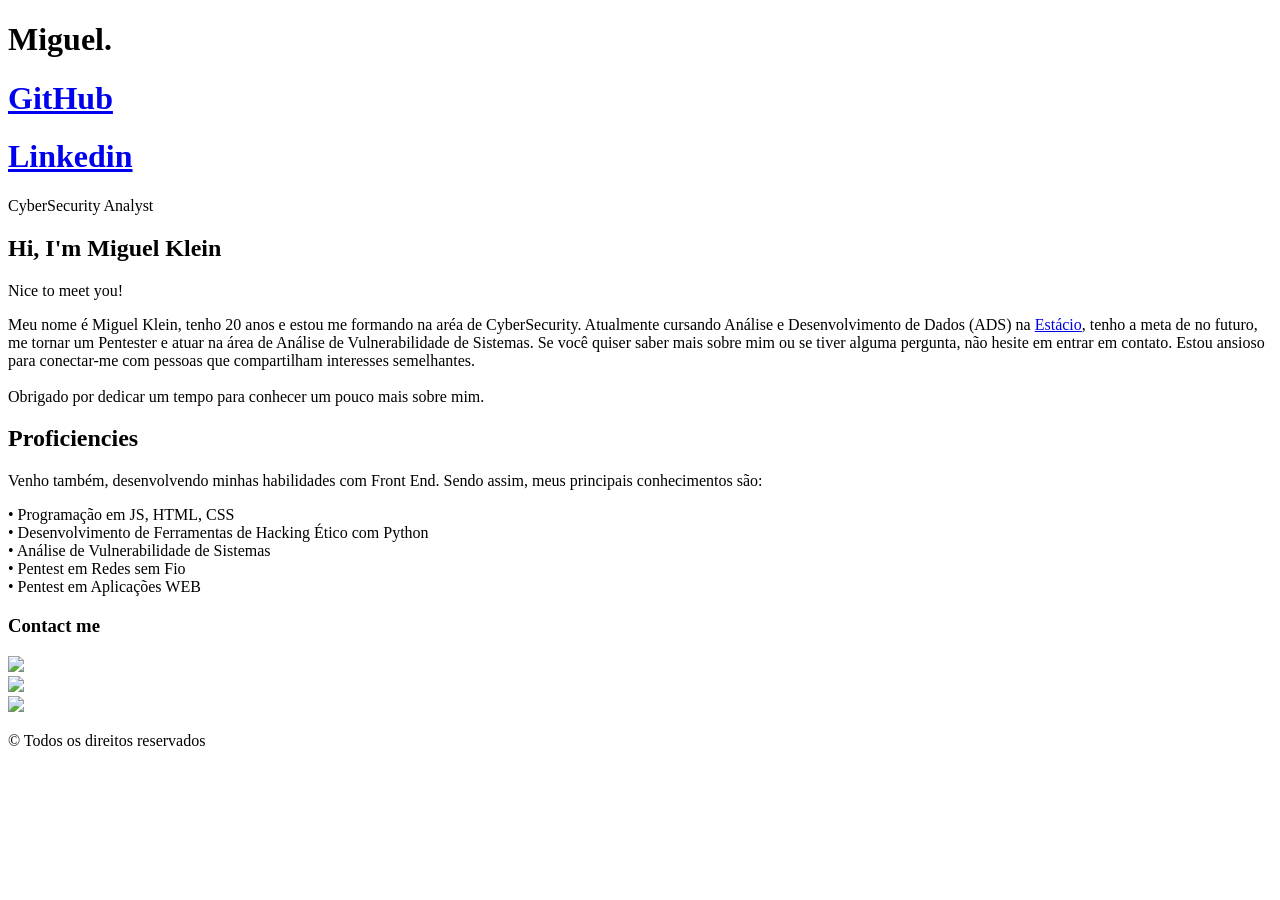
==== index.html @ 9cba58dc "Update index.html" ====
<!DOCTYPE html>
<html lang="pt-br">

    <head>
        <title>Miguel K. PortFolio</title>
        <link rel="stylesheet" href="style.css" type="text/css">
    </head>

    <body>


        <div id="backgroundtop">

            <header>
                <h1><span>M</span>iguel.</h1>
    
                <div class="navegadores">
    
                    <div id="portfolio">
                        <a href="https://github.com/IcarusMK" id="portfolio">
                            <h1>GitHub</h1>
                        </a>
                    </div>
    
                    <div id="linkedin">
                        <a href="https://www.linkedin.com/in/miguel-klein-21323a296/" id="linkedin">
                            <h1>Linkedin</h1>
                        </a>
                    </div>
    
                </div>
            </header>
    
            <section id="Apresentaçao">
                <p>CyberSecurity Analyst</p>
                <h1>Hi, I'm <span>Miguel Klein</span></h1>
                <p>Nice to meet you!</p>

            </section>

            <section id="Sobre">
                <p>Meu nome é Miguel Klein, tenho 20 anos e estou me formando na aréa de <span>CyberSecurity</span>. 
                Atualmente cursando Análise e Desenvolvimento de Dados (ADS) na 
                <a href="https://estacio.br/inscricao?gclid=Cj0KCQjw1aOpBhCOARIsACXYv-dTWzu7kHog_LoAJ1kPy9YUh4LA1WNx5Ah6hMFkbUl-NUJNz704goMaAkeHEALw_wcB&gclsrc=aw.ds">Estácio</a>,
                tenho a meta de no futuro, me tornar um <span>Pentester</span> e atuar na área de Análise de Vulnerabilidade de Sistemas.  Se você quiser saber mais sobre mim ou se tiver 
                alguma pergunta, não hesite em entrar em contato. Estou ansioso para conectar-me com pessoas que compartilham interesses semelhantes.

                <br><br>Obrigado por dedicar um tempo para conhecer um pouco mais sobre mim.
                
                </p>
            </section>

        </div>

        <div id="backgroundmiddle">
            <h2>Proficiencies</h2>

        </div>

        <div id="Serviços">
            <div id="CabeçalhoServiços">
                <p>Venho também, desenvolvendo minhas habilidades com <span>Front End</span>. Sendo assim, meus principais conhecimentos são:</p>
            </div>
            <p>• Programação em JS, HTML, CSS <br> • Desenvolvimento de Ferramentas de Hacking Ético com Python<br>
            • Análise de Vulnerabilidade de Sistemas<br> • Pentest em Redes sem Fio<br> • Pentest em Aplicações WEB</p>
        </div>
        

        <div class="backgroundbottom">

            <div id="backgroundbottom">
                <h3>Contact me</h3>
            </div>

            <div class="icons">

                <div id="whatsapp">
                    <a href="https://wa.me/5522999372719">
                        <img src="fotos/whatsapp.png">
                    </a>
                </div>

                <div id="instagram">
                    <a href="https://www.instagram.com/rxluv.miguel/">
                        <img src="fotos/instagram.png">
                    </a>
                </div>

                <div id="email">
                    <a href="https://account.microsoft.com/profile/">
                        <img src="fotos/email.png">
                    </a>
                </div>

            </div> 
            

        </div>

        <footer>
            <p>©️ Todos os direitos reservados</p>
        </footer>
        
    </body>


</html>
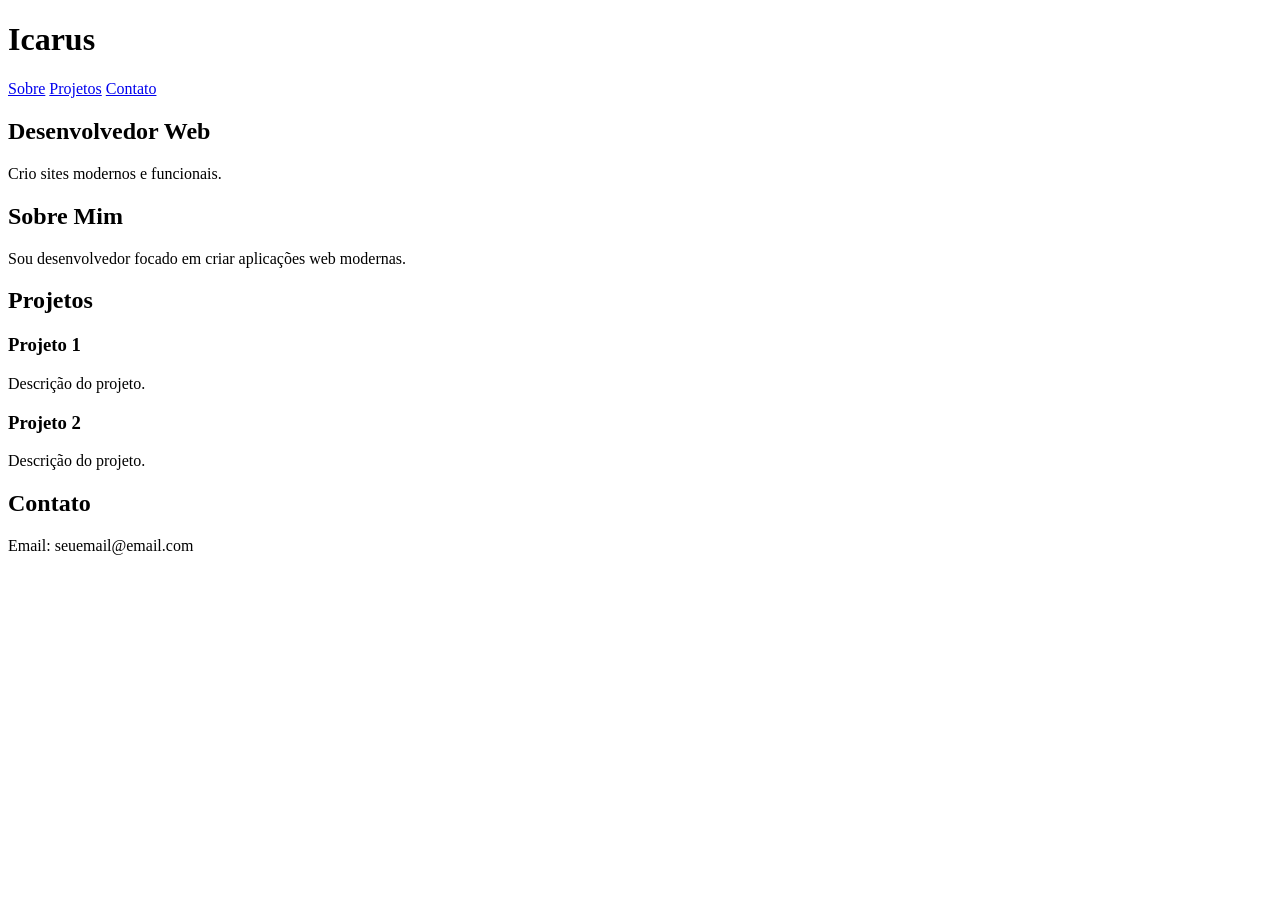
==== commit ad7555e4: "Update index.html" ====
--- a/index.html
+++ b/index.html
@@ -1,107 +1,61 @@
 <!DOCTYPE html>
 <html lang="pt-br">
+<head>
+<meta charset="UTF-8">
+<meta name="viewport" content="width=device-width, initial-scale=1.0">
 
-    <head>
-        <title>Miguel K. PortFolio</title>
-        <link rel="stylesheet" href="style.css" type="text/css">
-    </head>
+<title>Portfólio | Icarus</title>
 
-    <body>
+<link rel="stylesheet" href="style.css">
 
+<link href="https://fonts.googleapis.com/css2?family=Poppins:wght@300;400;600&display=swap" rel="stylesheet">
 
-        <div id="backgroundtop">
+</head>
 
-            <header>
-                <h1><span>M</span>iguel.</h1>
-    
-                <div class="navegadores">
-    
-                    <div id="portfolio">
-                        <a href="https://github.com/IcarusMK" id="portfolio">
-                            <h1>GitHub</h1>
-                        </a>
-                    </div>
-    
-                    <div id="linkedin">
-                        <a href="https://www.linkedin.com/in/miguel-klein-21323a296/" id="linkedin">
-                            <h1>Linkedin</h1>
-                        </a>
-                    </div>
-    
-                </div>
-            </header>
-    
-            <section id="Apresentaçao">
-                <p>CyberSecurity Analyst</p>
-                <h1>Hi, I'm <span>Miguel Klein</span></h1>
-                <p>Nice to meet you!</p>
+<body>
 
-            </section>
+<header>
+    <h1>Icarus</h1>
+    <nav>
+        <a href="#sobre">Sobre</a>
+        <a href="#projetos">Projetos</a>
+        <a href="#contato">Contato</a>
+    </nav>
+</header>
 
-            <section id="Sobre">
-                <p>Meu nome é Miguel Klein, tenho 20 anos e estou me formando na aréa de <span>CyberSecurity</span>. 
-                Atualmente cursando Análise e Desenvolvimento de Dados (ADS) na 
-                <a href="https://estacio.br/inscricao?gclid=Cj0KCQjw1aOpBhCOARIsACXYv-dTWzu7kHog_LoAJ1kPy9YUh4LA1WNx5Ah6hMFkbUl-NUJNz704goMaAkeHEALw_wcB&gclsrc=aw.ds">Estácio</a>,
-                tenho a meta de no futuro, me tornar um <span>Pentester</span> e atuar na área de Análise de Vulnerabilidade de Sistemas.  Se você quiser saber mais sobre mim ou se tiver 
-                alguma pergunta, não hesite em entrar em contato. Estou ansioso para conectar-me com pessoas que compartilham interesses semelhantes.
+<section class="hero">
+    <h2>Desenvolvedor Web</h2>
+    <p>Crio sites modernos e funcionais.</p>
+</section>
 
-                <br><br>Obrigado por dedicar um tempo para conhecer um pouco mais sobre mim.
-                
-                </p>
-            </section>
+<section id="sobre">
+    <h2>Sobre Mim</h2>
+    <p>Sou desenvolvedor focado em criar aplicações web modernas.</p>
+</section>
 
+<section id="projetos">
+    <h2>Projetos</h2>
+
+    <div class="cards">
+
+        <div class="card">
+            <h3>Projeto 1</h3>
+            <p>Descrição do projeto.</p>
         </div>
 
-        <div id="backgroundmiddle">
-            <h2>Proficiencies</h2>
-
+        <div class="card">
+            <h3>Projeto 2</h3>
+            <p>Descrição do projeto.</p>
         </div>
 
-        <div id="Serviços">
-            <div id="CabeçalhoServiços">
-                <p>Venho também, desenvolvendo minhas habilidades com <span>Front End</span>. Sendo assim, meus principais conhecimentos são:</p>
-            </div>
-            <p>• Programação em JS, HTML, CSS <br> • Desenvolvimento de Ferramentas de Hacking Ético com Python<br>
-            • Análise de Vulnerabilidade de Sistemas<br> • Pentest em Redes sem Fio<br> • Pentest em Aplicações WEB</p>
-        </div>
-        
+    </div>
 
-        <div class="backgroundbottom">
+</section>
 
-            <div id="backgroundbottom">
-                <h3>Contact me</h3>
-            </div>
+<section id="contato">
+    <h2>Contato</h2>
+    <p>Email: seuemail@email.com</p>
+</section>
 
-            <div class="icons">
-
-                <div id="whatsapp">
-                    <a href="https://wa.me/5522999372719">
-                        <img src="fotos/whatsapp.png">
-                    </a>
-                </div>
-
-                <div id="instagram">
-                    <a href="https://www.instagram.com/rxluv.miguel/">
-                        <img src="fotos/instagram.png">
-                    </a>
-                </div>
-
-                <div id="email">
-                    <a href="https://account.microsoft.com/profile/">
-                        <img src="fotos/email.png">
-                    </a>
-                </div>
-
-            </div> 
-            
-
-        </div>
-
-        <footer>
-            <p>©️ Todos os direitos reservados</p>
-        </footer>
-        
-    </body>
-
-
+</body>
 </html>
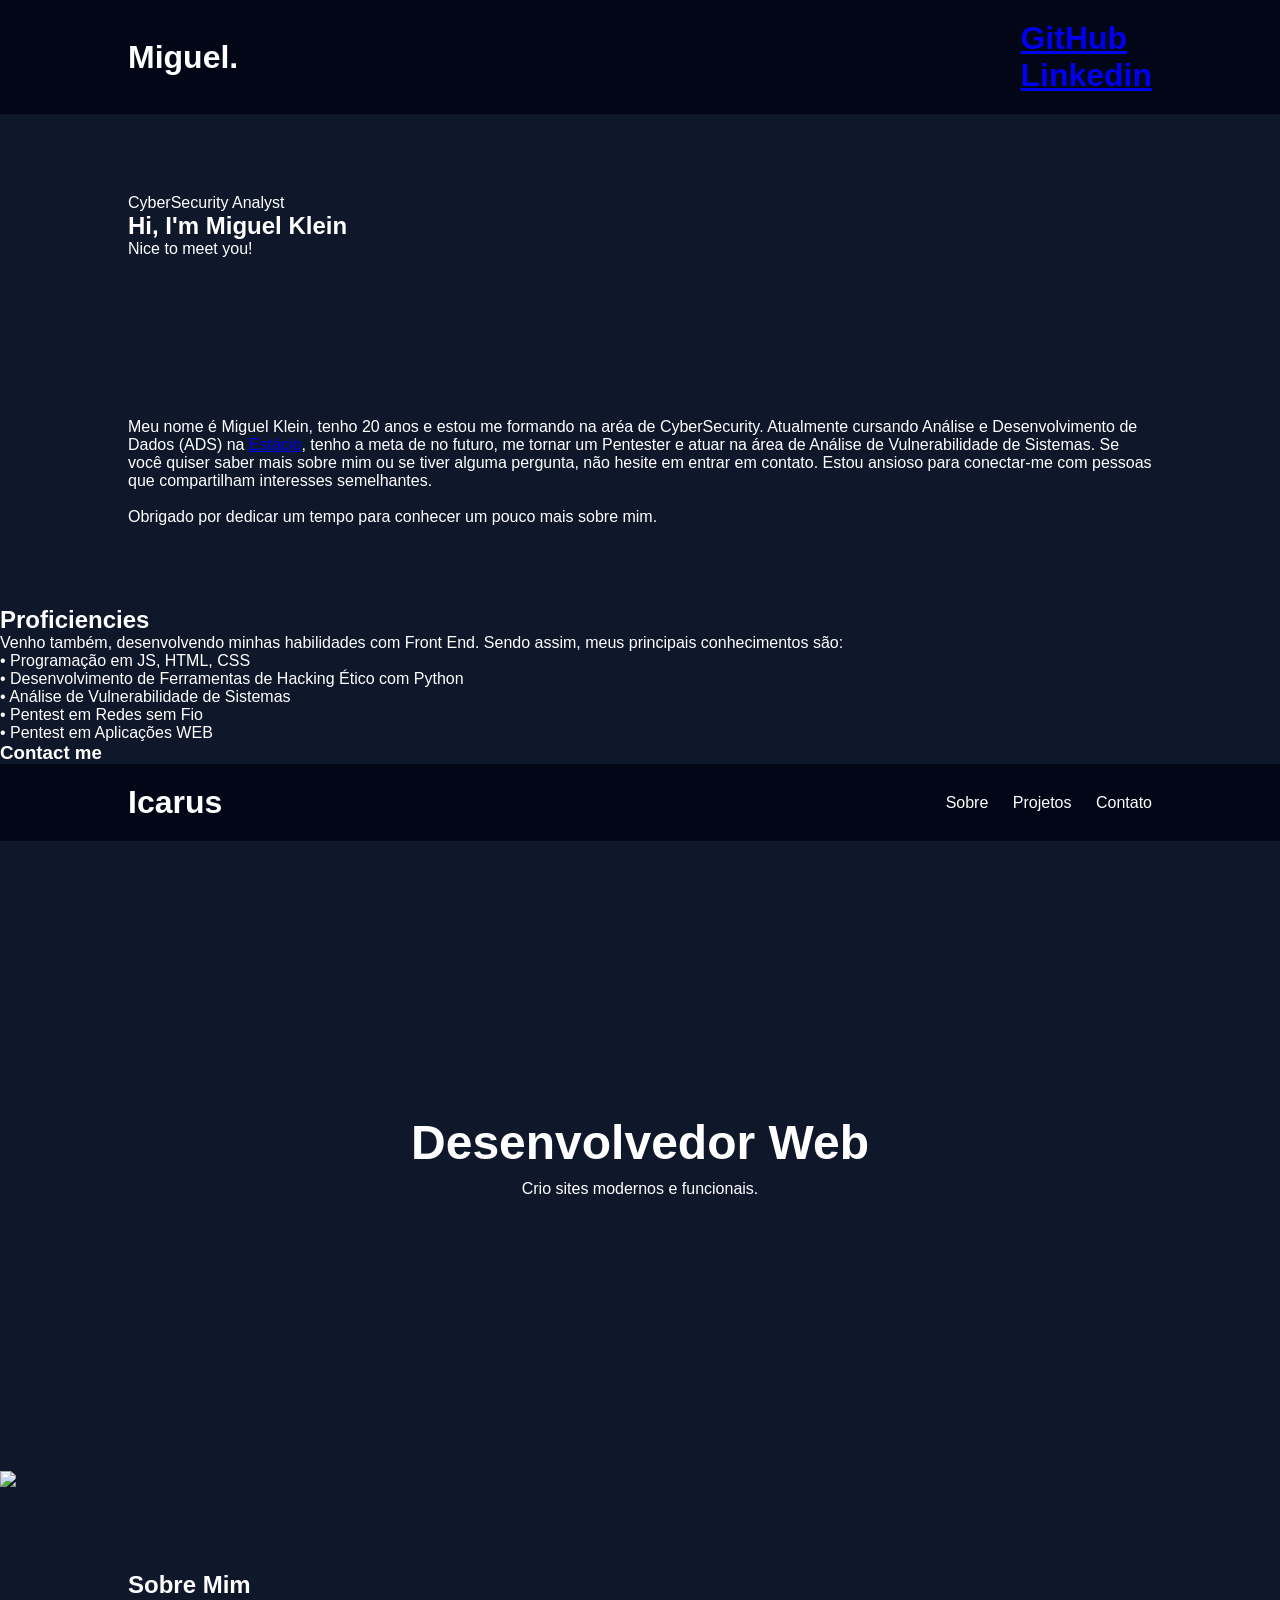
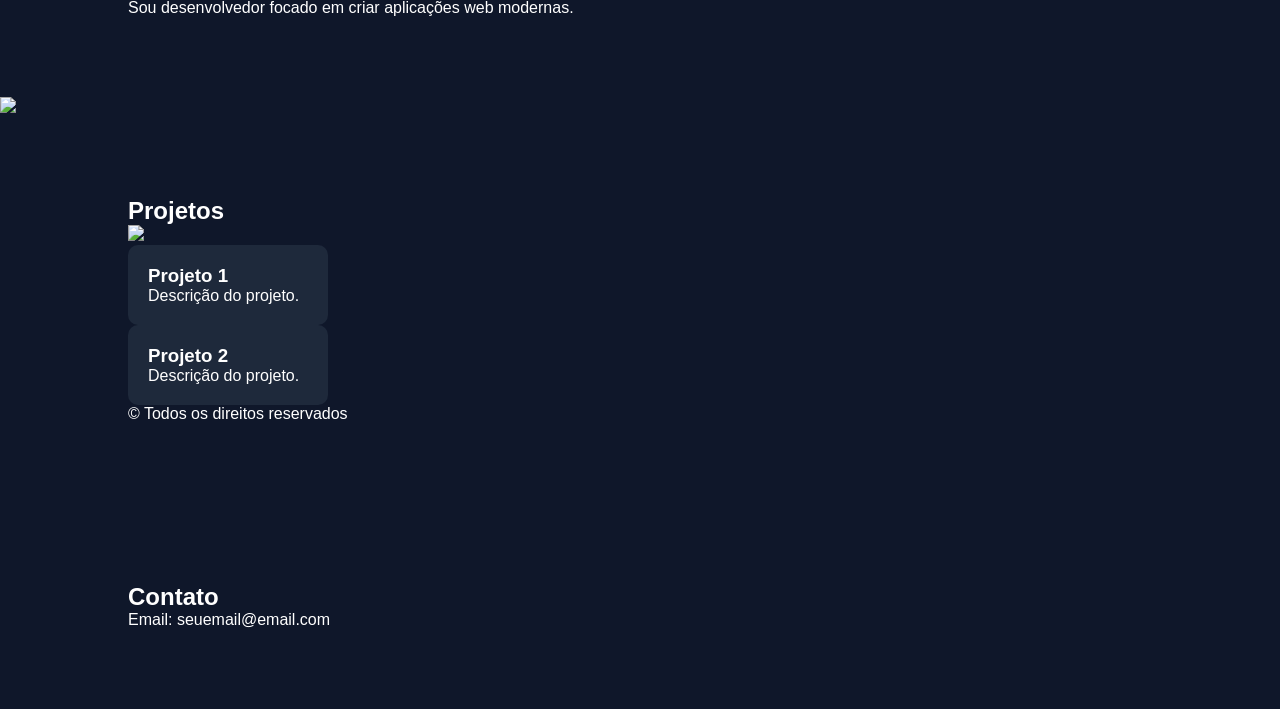
==== commit 8d3f8b3c: "Update index.html" ====
--- a/index.html
+++ b/index.html
@@ -4,16 +4,81 @@
 <meta charset="UTF-8">
 <meta name="viewport" content="width=device-width, initial-scale=1.0">
 
+    <head>
+        <title>Miguel K. PortFolio</title>
+        <link rel="stylesheet" href="style.css" type="text/css">
+    </head>
+
+    <body>
+
+
+        <div id="backgroundtop">
+
+            <header>
+                <h1><span>M</span>iguel.</h1>
+
+                <div class="navegadores">
+
+                    <div id="portfolio">
+                        <a href="https://github.com/IcarusMK" id="portfolio">
+                            <h1>GitHub</h1>
+                        </a>
+                    </div>
+
+                    <div id="linkedin">
+                        <a href="https://www.linkedin.com/in/miguel-klein-21323a296/" id="linkedin">
+                            <h1>Linkedin</h1>
+                        </a>
+                    </div>
+
+                </div>
+            </header>
+
+            <section id="Apresentaçao">
+                <p>CyberSecurity Analyst</p>
+                <h1>Hi, I'm <span>Miguel Klein</span></h1>
+                <p>Nice to meet you!</p>
+
+            </section>
+
+            <section id="Sobre">
+                <p>Meu nome é Miguel Klein, tenho 20 anos e estou me formando na aréa de <span>CyberSecurity</span>. 
+                Atualmente cursando Análise e Desenvolvimento de Dados (ADS) na 
+                <a href="https://estacio.br/inscricao?gclid=Cj0KCQjw1aOpBhCOARIsACXYv-dTWzu7kHog_LoAJ1kPy9YUh4LA1WNx5Ah6hMFkbUl-NUJNz704goMaAkeHEALw_wcB&gclsrc=aw.ds">Estácio</a>,
+                tenho a meta de no futuro, me tornar um <span>Pentester</span> e atuar na área de Análise de Vulnerabilidade de Sistemas.  Se você quiser saber mais sobre mim ou se tiver 
+                alguma pergunta, não hesite em entrar em contato. Estou ansioso para conectar-me com pessoas que compartilham interesses semelhantes.
+
+                <br><br>Obrigado por dedicar um tempo para conhecer um pouco mais sobre mim.
+
+                </p>
+            </section>
 <title>Portfólio | Icarus</title>
 
+        </div>
+
+        <div id="backgroundmiddle">
+            <h2>Proficiencies</h2>
 <link rel="stylesheet" href="style.css">
 
+        </div>
 <link href="https://fonts.googleapis.com/css2?family=Poppins:wght@300;400;600&display=swap" rel="stylesheet">
+
+        <div id="Serviços">
+            <div id="CabeçalhoServiços">
+                <p>Venho também, desenvolvendo minhas habilidades com <span>Front End</span>. Sendo assim, meus principais conhecimentos são:</p>
+            </div>
+            <p>• Programação em JS, HTML, CSS <br> • Desenvolvimento de Ferramentas de Hacking Ético com Python<br>
+            • Análise de Vulnerabilidade de Sistemas<br> • Pentest em Redes sem Fio<br> • Pentest em Aplicações WEB</p>
+        </div>
 
 </head>
 
+        <div class="backgroundbottom">
 <body>
 
+            <div id="backgroundbottom">
+                <h3>Contact me</h3>
+            </div>
 <header>
     <h1>Icarus</h1>
     <nav>
@@ -23,20 +88,38 @@
     </nav>
 </header>
 
+            <div class="icons">
 <section class="hero">
     <h2>Desenvolvedor Web</h2>
     <p>Crio sites modernos e funcionais.</p>
 </section>
 
+                <div id="whatsapp">
+                    <a href="https://wa.me/5522999372719">
+                        <img src="fotos/whatsapp.png">
+                    </a>
+                </div>
 <section id="sobre">
     <h2>Sobre Mim</h2>
     <p>Sou desenvolvedor focado em criar aplicações web modernas.</p>
 </section>
 
+                <div id="instagram">
+                    <a href="https://www.instagram.com/rxluv.miguel/">
+                        <img src="fotos/instagram.png">
+                    </a>
+                </div>
 <section id="projetos">
     <h2>Projetos</h2>
 
+                <div id="email">
+                    <a href="https://account.microsoft.com/profile/">
+                        <img src="fotos/email.png">
+                    </a>
+                </div>
     <div class="cards">
+
+            </div> 
 
         <div class="card">
             <h3>Projeto 1</h3>
@@ -48,6 +131,11 @@
             <p>Descrição do projeto.</p>
         </div>
 
+        <footer>
+            <p>©️ Todos os direitos reservados</p>
+        </footer>
+
+    </body>
     </div>
 
 </section>
--- a/style.css
+++ b/style.css
@@ -0,0 +1,61 @@
+*{
+margin:0;
+padding:0;
+box-sizing:border-box;
+font-family: 'Poppins', sans-serif;
+}
+
+body{
+background:#0f172a;
+color:white;
+}
+
+header{
+display:flex;
+justify-content:space-between;
+align-items:center;
+padding:20px 10%;
+background:#020617;
+}
+
+nav a{
+color:white;
+margin-left:20px;
+text-decoration:none;
+}
+
+.hero{
+height:70vh;
+display:flex;
+flex-direction:column;
+justify-content:center;
+align-items:center;
+text-align:center;
+}
+
+.hero h2{
+font-size:3rem;
+margin-bottom:10px;
+}
+
+section{
+padding:80px 10%;
+}
+
+.cards{
+display:flex;
+gap:20px;
+}
+
+.card{
+background:#1e293b;
+padding:20px;
+border-radius:10px;
+width:200px;
+transition:0.3s;
+}
+
+.card:hover{
+transform:translateY(-5px);
+background:#334155;
+}
--- a/style.css
+++ b/style.css
@@ -0,0 +1,61 @@
+*{
+margin:0;
+padding:0;
+box-sizing:border-box;
+font-family: 'Poppins', sans-serif;
+}
+
+body{
+background:#0f172a;
+color:white;
+}
+
+header{
+display:flex;
+justify-content:space-between;
+align-items:center;
+padding:20px 10%;
+background:#020617;
+}
+
+nav a{
+color:white;
+margin-left:20px;
+text-decoration:none;
+}
+
+.hero{
+height:70vh;
+display:flex;
+flex-direction:column;
+justify-content:center;
+align-items:center;
+text-align:center;
+}
+
+.hero h2{
+font-size:3rem;
+margin-bottom:10px;
+}
+
+section{
+padding:80px 10%;
+}
+
+.cards{
+display:flex;
+gap:20px;
+}
+
+.card{
+background:#1e293b;
+padding:20px;
+border-radius:10px;
+width:200px;
+transition:0.3s;
+}
+
+.card:hover{
+transform:translateY(-5px);
+background:#334155;
+}
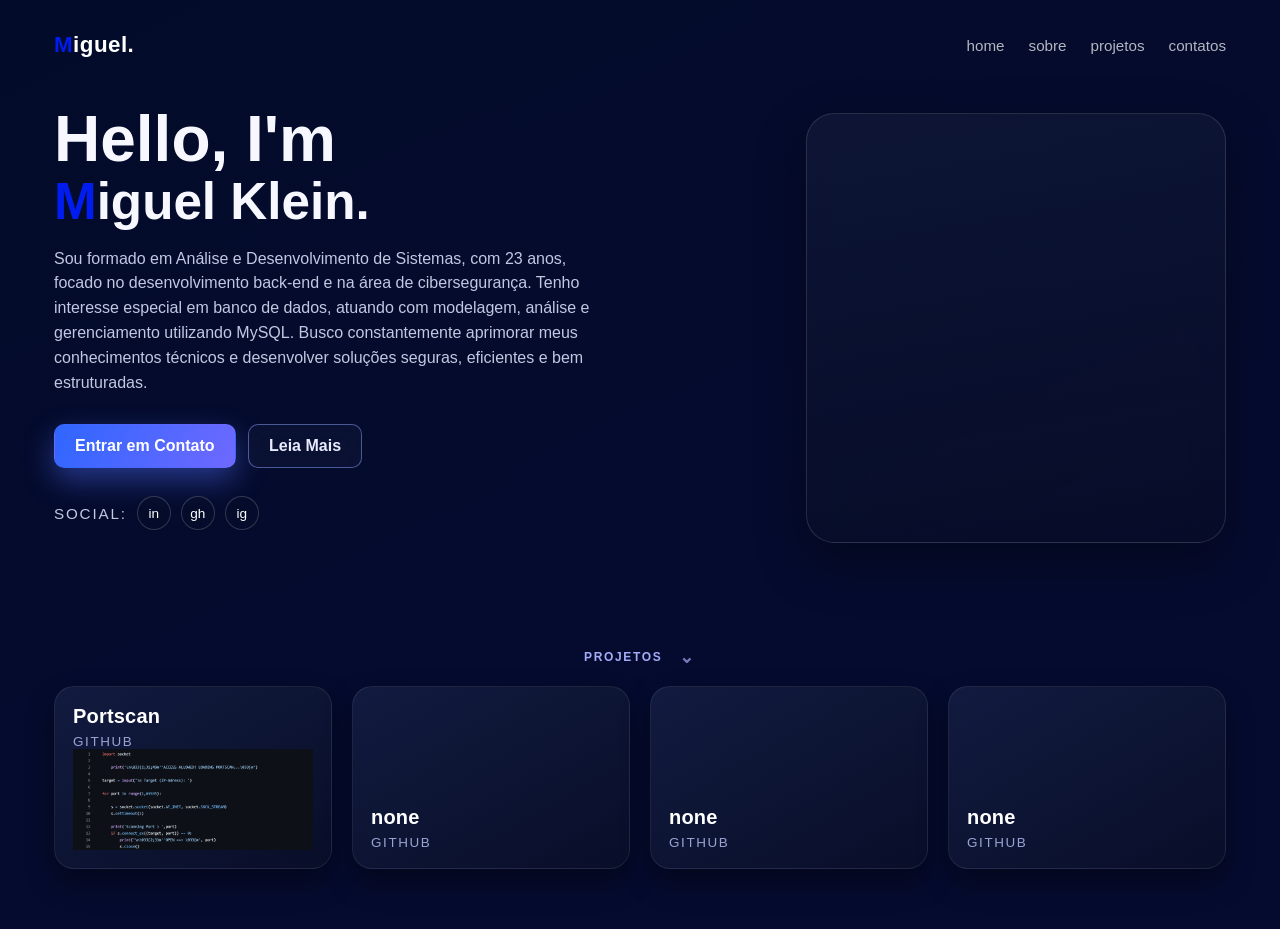
==== commit 34aa7e39: "Add files via upload" ====
--- a/index.html
+++ b/index.html
@@ -1,149 +1,73 @@
 <!DOCTYPE html>
-<html lang="pt-br">
+<html lang="pt-BR">
 <head>
-<meta charset="UTF-8">
-<meta name="viewport" content="width=device-width, initial-scale=1.0">
+  <meta charset="UTF-8" />
+  <meta name="viewport" content="width=device-width, initial-scale=1.0" />
+  <title>Miguel Klein - Portfólio</title>
+  <link rel="stylesheet" href="style.css" />
+</head>
 
-    <head>
-        <title>Miguel K. PortFolio</title>
-        <link rel="stylesheet" href="style.css" type="text/css">
-    </head>
+<body>
+  <main class="page">
+    <header class="topnav">
+      <a class="logo" href="#"><span>M</span>iguel.</a>
+      <nav class="menu">
+        <a href="index.html">home</a>
+        <a href="about.html">sobre</a>
+        <a href="projects.html">projetos</a>
+        <a href="contact.html">contatos</a>
+      </nav>
+    </header>
 
-    <body>
+    <section class="hero">
+      <div class="hero-text">
+        <h1>
+          Hello, I'm<br>
+          <small><span>M</span>iguel Klein.</small>
+        </h1>
+        <p class="lead">
+          Sou formado em Análise e Desenvolvimento de Sistemas, com 23 anos, focado no desenvolvimento back-end e na área 
+          de cibersegurança. Tenho interesse especial em banco de dados, atuando com modelagem, análise e gerenciamento utilizando MySQL. 
+          Busco constantemente aprimorar meus conhecimentos técnicos e desenvolver soluções seguras, eficientes e bem estruturadas.
+        </p>
 
-
-        <div id="backgroundtop">
-
-            <header>
-                <h1><span>M</span>iguel.</h1>
-
-                <div class="navegadores">
-
-                    <div id="portfolio">
-                        <a href="https://github.com/IcarusMK" id="portfolio">
-                            <h1>GitHub</h1>
-                        </a>
-                    </div>
-
-                    <div id="linkedin">
-                        <a href="https://www.linkedin.com/in/miguel-klein-21323a296/" id="linkedin">
-                            <h1>Linkedin</h1>
-                        </a>
-                    </div>
-
-                </div>
-            </header>
-
-            <section id="Apresentaçao">
-                <p>CyberSecurity Analyst</p>
-                <h1>Hi, I'm <span>Miguel Klein</span></h1>
-                <p>Nice to meet you!</p>
-
-            </section>
-
-            <section id="Sobre">
-                <p>Meu nome é Miguel Klein, tenho 20 anos e estou me formando na aréa de <span>CyberSecurity</span>. 
-                Atualmente cursando Análise e Desenvolvimento de Dados (ADS) na 
-                <a href="https://estacio.br/inscricao?gclid=Cj0KCQjw1aOpBhCOARIsACXYv-dTWzu7kHog_LoAJ1kPy9YUh4LA1WNx5Ah6hMFkbUl-NUJNz704goMaAkeHEALw_wcB&gclsrc=aw.ds">Estácio</a>,
-                tenho a meta de no futuro, me tornar um <span>Pentester</span> e atuar na área de Análise de Vulnerabilidade de Sistemas.  Se você quiser saber mais sobre mim ou se tiver 
-                alguma pergunta, não hesite em entrar em contato. Estou ansioso para conectar-me com pessoas que compartilham interesses semelhantes.
-
-                <br><br>Obrigado por dedicar um tempo para conhecer um pouco mais sobre mim.
-
-                </p>
-            </section>
-<title>Portfólio | Icarus</title>
-
+        <div class="hero-buttons">
+          <a class="btn btn-primary" href="https://wa.me/5522997837893" target="_blank">Entrar em Contato</a>
+          <a class="btn btn-secondary" href="about.html">Leia Mais</a>
         </div>
 
-        <div id="backgroundmiddle">
-            <h2>Proficiencies</h2>
-<link rel="stylesheet" href="style.css">
+        <div class="socials">
+          <span>Social:</span>
+          <a href="https://www.linkedin.com/in/miguel-klein-21323a296/" title="LinkedIn" target="_blank">in</a>
+          <a href="https://github.com/IcarusMK" title="GitHub" target="_blank">gh</a>
+          <a href="https://www.instagram.com/yfz.miguelk/" title="Instagram" target="_blank">ig</a>
+        </div>
+      </div>
 
-        </div>
-<link href="https://fonts.googleapis.com/css2?family=Poppins:wght@300;400;600&display=swap" rel="stylesheet">
+      <div class="card-hero"></div>
+    </section>
 
-        <div id="Serviços">
-            <div id="CabeçalhoServiços">
-                <p>Venho também, desenvolvendo minhas habilidades com <span>Front End</span>. Sendo assim, meus principais conhecimentos são:</p>
-            </div>
-            <p>• Programação em JS, HTML, CSS <br> • Desenvolvimento de Ferramentas de Hacking Ético com Python<br>
-            • Análise de Vulnerabilidade de Sistemas<br> • Pentest em Redes sem Fio<br> • Pentest em Aplicações WEB</p>
-        </div>
+    <div class="discover">Projetos</div>
 
-</head>
-
-        <div class="backgroundbottom">
-<body>
-
-            <div id="backgroundbottom">
-                <h3>Contact me</h3>
-            </div>
-<header>
-    <h1>Icarus</h1>
-    <nav>
-        <a href="#sobre">Sobre</a>
-        <a href="#projetos">Projetos</a>
-        <a href="#contato">Contato</a>
-    </nav>
-</header>
-
-            <div class="icons">
-<section class="hero">
-    <h2>Desenvolvedor Web</h2>
-    <p>Crio sites modernos e funcionais.</p>
-</section>
-
-                <div id="whatsapp">
-                    <a href="https://wa.me/5522999372719">
-                        <img src="fotos/whatsapp.png">
-                    </a>
-                </div>
-<section id="sobre">
-    <h2>Sobre Mim</h2>
-    <p>Sou desenvolvedor focado em criar aplicações web modernas.</p>
-</section>
-
-                <div id="instagram">
-                    <a href="https://www.instagram.com/rxluv.miguel/">
-                        <img src="fotos/instagram.png">
-                    </a>
-                </div>
-<section id="projetos">
-    <h2>Projetos</h2>
-
-                <div id="email">
-                    <a href="https://account.microsoft.com/profile/">
-                        <img src="fotos/email.png">
-                    </a>
-                </div>
-    <div class="cards">
-
-            </div> 
-
-        <div class="card">
-            <h3>Projeto 1</h3>
-            <p>Descrição do projeto.</p>
-        </div>
-
-        <div class="card">
-            <h3>Projeto 2</h3>
-            <p>Descrição do projeto.</p>
-        </div>
-
-        <footer>
-            <p>©️ Todos os direitos reservados</p>
-        </footer>
-
-    </body>
-    </div>
-
-</section>
-
-<section id="contato">
-    <h2>Contato</h2>
-    <p>Email: seuemail@email.com</p>
-</section>
-
+    <section class="projects-grid">
+      <article class="proj-card">
+        <div class="proj-name">Portscan</div>
+        <div class="proj-type">GITHUB</div>
+        <img src="fotos/portscan.png" alt="Portscan">
+      </article>
+      <article class="proj-card">
+        <div class="proj-name">none</div>
+        <div class="proj-type">GITHUB</div>
+      </article>
+      <article class="proj-card">
+        <div class="proj-name">none</div>
+        <div class="proj-type">GITHUB</div>
+      </article>
+      <article class="proj-card">
+        <div class="proj-name">none</div>
+        <div class="proj-type">GITHUB</div>
+      </article>
+    </section>
+  </main>
 </body>
-</html>
+</html>
--- a/style.css
+++ b/style.css
@@ -1,61 +1,281 @@
-*{
-margin:0;
-padding:0;
-box-sizing:border-box;
-font-family: 'Poppins', sans-serif;
-}
-
-body{
-background:#0f172a;
-color:white;
-}
-
-header{
-display:flex;
-justify-content:space-between;
-align-items:center;
-padding:20px 10%;
-background:#020617;
-}
-
-nav a{
-color:white;
-margin-left:20px;
-text-decoration:none;
-}
-
-.hero{
-height:70vh;
-display:flex;
-flex-direction:column;
-justify-content:center;
-align-items:center;
-text-align:center;
-}
-
-.hero h2{
-font-size:3rem;
-margin-bottom:10px;
-}
-
-section{
-padding:80px 10%;
-}
-
-.cards{
-display:flex;
-gap:20px;
-}
-
-.card{
-background:#1e293b;
-padding:20px;
-border-radius:10px;
-width:200px;
-transition:0.3s;
-}
-
-.card:hover{
-transform:translateY(-5px);
-background:#334155;
-}
+:root {
+      --bg1: #030b2a;
+      --bg2: #050b2f;
+      --accent: #2e66ff;
+      --accent2: #6f69ff;
+      --card: rgba(11, 20, 48, 0.55);
+      --card-border: rgba(255, 255, 255, 0.08);
+      --text: #f7f8ff;
+      --muted: #c2c8e2;
+      --radius: 20px;
+    }
+
+    * {
+      margin: 0;
+      padding: 0;
+      box-sizing: border-box;
+      font-family: "Inter", "Segoe UI", Roboto, sans-serif;
+    }
+
+    body {
+      min-height: 100vh;
+      background: linear-gradient(155deg, var(--bg1), var(--bg2) 70%);
+      color: var(--text);
+      overflow-x: hidden;
+    }
+
+    .page {
+      max-width: 1220px;
+      margin: 0 auto;
+      padding: 32px 24px 60px;
+    }
+
+    .topnav {
+      display: flex;
+      justify-content: space-between;
+      align-items: center;
+      margin-bottom: 3rem;
+      gap: 1rem;
+    }
+
+    .logo {
+      font-size: 1.4rem;
+      font-weight: 800;
+      letter-spacing: 0.02em;
+      color: #fff;
+    }
+
+    .menu {
+      display: flex;
+      gap: 24px;
+      font-size: 0.95rem;
+      font-weight: 500;
+    }
+
+    .menu a {
+      color: rgba(255, 255, 255, 0.7);
+      text-decoration: none;
+      transition: color .2s, transform .2s;
+    }
+
+    .menu a:hover {
+      color: #fff;
+      transform: translateY(-1px);
+    }
+
+    .hero {
+      display: grid;
+      grid-template-columns: 1fr minmax(320px, 420px);
+      gap: 2.5rem;
+      align-items: center;
+    }
+
+    .hero-text p {
+      font-size: 0.95rem;
+      color: var(--muted);
+      margin-bottom: 16px;
+    }
+
+    .hero-text h1 {
+      font-size: clamp(2.5rem, 5vw, 5rem);
+      line-height: 1.05;
+      font-weight: 900;
+      margin-bottom: 18px;
+    }
+
+    .hero-text h1 small {
+      display: block;
+      font-size: clamp(2rem, 4vw, 4.2rem);
+      font-weight: 900;
+      margin-top: 0.1rem;
+    }
+
+    .hero-text p.lead {
+      font-size: 1rem;
+      max-width: 540px;
+      line-height: 1.55;
+      margin-bottom: 1.8rem;
+      color: #c2c8e2;
+    }
+
+    .hero-buttons {
+      display: flex;
+      gap: 12px;
+      margin-bottom: 28px;
+      flex-wrap: wrap;
+    }
+
+    .btn {
+      display: inline-flex;
+      align-items: center;
+      justify-content: center;
+      gap: 0.5rem;
+      border-radius: 10px;
+      border: 1px solid transparent;
+      font-weight: 700;
+      padding: 12px 20px;
+      cursor: pointer;
+      transition: transform .2s, box-shadow .2s, border-color .2s;
+      text-decoration: none;
+    }
+
+    .btn-primary {
+      color: #fff;
+      background: linear-gradient(120deg, var(--accent), var(--accent2));
+      box-shadow: 0 12px 30px rgba(82, 110, 255, 0.45);
+    }
+
+    .btn-secondary {
+      color: #e9ecff;
+      background: rgba(17, 25, 56, 0.5);
+      border-color: rgba(140, 161, 255, 0.5);
+      backdrop-filter: blur(14px);
+    }
+
+    .btn:hover {
+      transform: translateY(-2px);
+      box-shadow: 0 12px 30px rgba(22, 30, 75, 0.35);
+    }
+
+    .socials {
+      display: flex;
+      gap: 10px;
+      align-items: center;
+      margin-bottom: 1.3rem;
+    }
+
+    .socials span {
+      color: var(--muted);
+      font-size: 0.95rem;
+      text-transform: uppercase;
+      letter-spacing: 0.12em;
+    }
+
+    .socials a {
+      width: 34px;
+      height: 34px;
+      border-radius: 50%;
+      border: 1px solid rgba(255, 255, 255, 0.18);
+      display: inline-grid;
+      place-items: center;
+      color: #fff;
+      text-decoration: none;
+      font-size: 0.85rem;
+      background: rgba(7, 14, 42, 0.6);
+      transition: background .2s, transform .2s;
+    }
+
+    .socials a:hover {
+      transform: translateY(-2px);
+      background: rgba(26, 36, 92, 0.8);
+    }
+
+    .card-hero {
+      border-radius: 28px;
+      min-height: 430px;
+      backdrop-filter: blur(16px);
+      border: 1px solid rgba(255, 255, 255, 0.13);
+      background: linear-gradient(170deg, rgba(19, 27, 59, 0.65), rgba(9, 14, 34, 0.5));
+      box-shadow: 0 20px 50px rgba(0, 0, 0, 0.35);
+    }
+
+    .discover {
+      margin: 6rem 0 1.1rem;
+      display: flex;
+      align-items: center;
+      justify-content: center;
+      gap: 8px;
+      color: #a5acf7;
+      letter-spacing: 0.14em;
+      font-weight: 600;
+      text-transform: uppercase;
+      font-size: 0.75rem;
+    }
+
+    .discover::after {
+      content: "⌄";
+      font-size: 1.1rem;
+      margin-left: 0.55rem;
+      opacity: 0.7;
+    }
+
+    .projects-grid {
+      display: grid;
+      grid-template-columns: repeat(auto-fit, minmax(250px, 1fr));
+      gap: 20px;
+      margin-top: 1rem;
+    }
+
+    .proj-card {
+      border-radius: var(--radius);
+      background: linear-gradient(150deg, rgba(22, 32, 69, 0.76), rgba(12, 17, 38, 0.65));
+      border: 1px solid var(--card-border);
+      min-height: 172px;
+      padding: 18px;
+      display: flex;
+      flex-direction: column;
+      justify-content: flex-end;
+      box-shadow: 0 14px 28px rgba(0, 0, 0, 0.38);
+      transition: transform .2s, border-color .2s;
+    }
+
+    .proj-card:hover {
+      transform: translateY(-4px);
+      border-color: rgba(126, 146, 255, 0.48);
+    }
+
+    .proj-name {
+      color: #fff;
+      font-size: 1.25rem;
+      font-weight: 800;
+      letter-spacing: 0.01em;
+      margin-bottom: 6px;
+    }
+
+    .proj-type {
+      color: #a7afe2;
+      font-size: 0.84rem;
+      text-transform: uppercase;
+      letter-spacing: 0.12em;
+      opacity: 0.92;
+    }
+
+    @media (max-width: 880px) {
+      .hero {
+        grid-template-columns: 1fr;
+      }
+
+      .topnav {
+        flex-direction: column;
+        align-items: flex-start;
+      }
+
+      .menu {
+        flex-wrap: wrap;
+      }
+
+      .card-hero {
+        min-height: 300px;
+      }
+    }
+
+    @media (max-width: 540px) {
+      .page {
+        padding: 22px 16px 50px;
+      }
+
+      .hero-text h1 {
+        font-size: 2.5rem;
+      }
+
+      .hero-text h1 small {
+        font-size: 2.35rem;
+      }
+    }
+
+    span{
+      color: #001cee;
+    }
+    a{
+      text-decoration: none;
+    }
